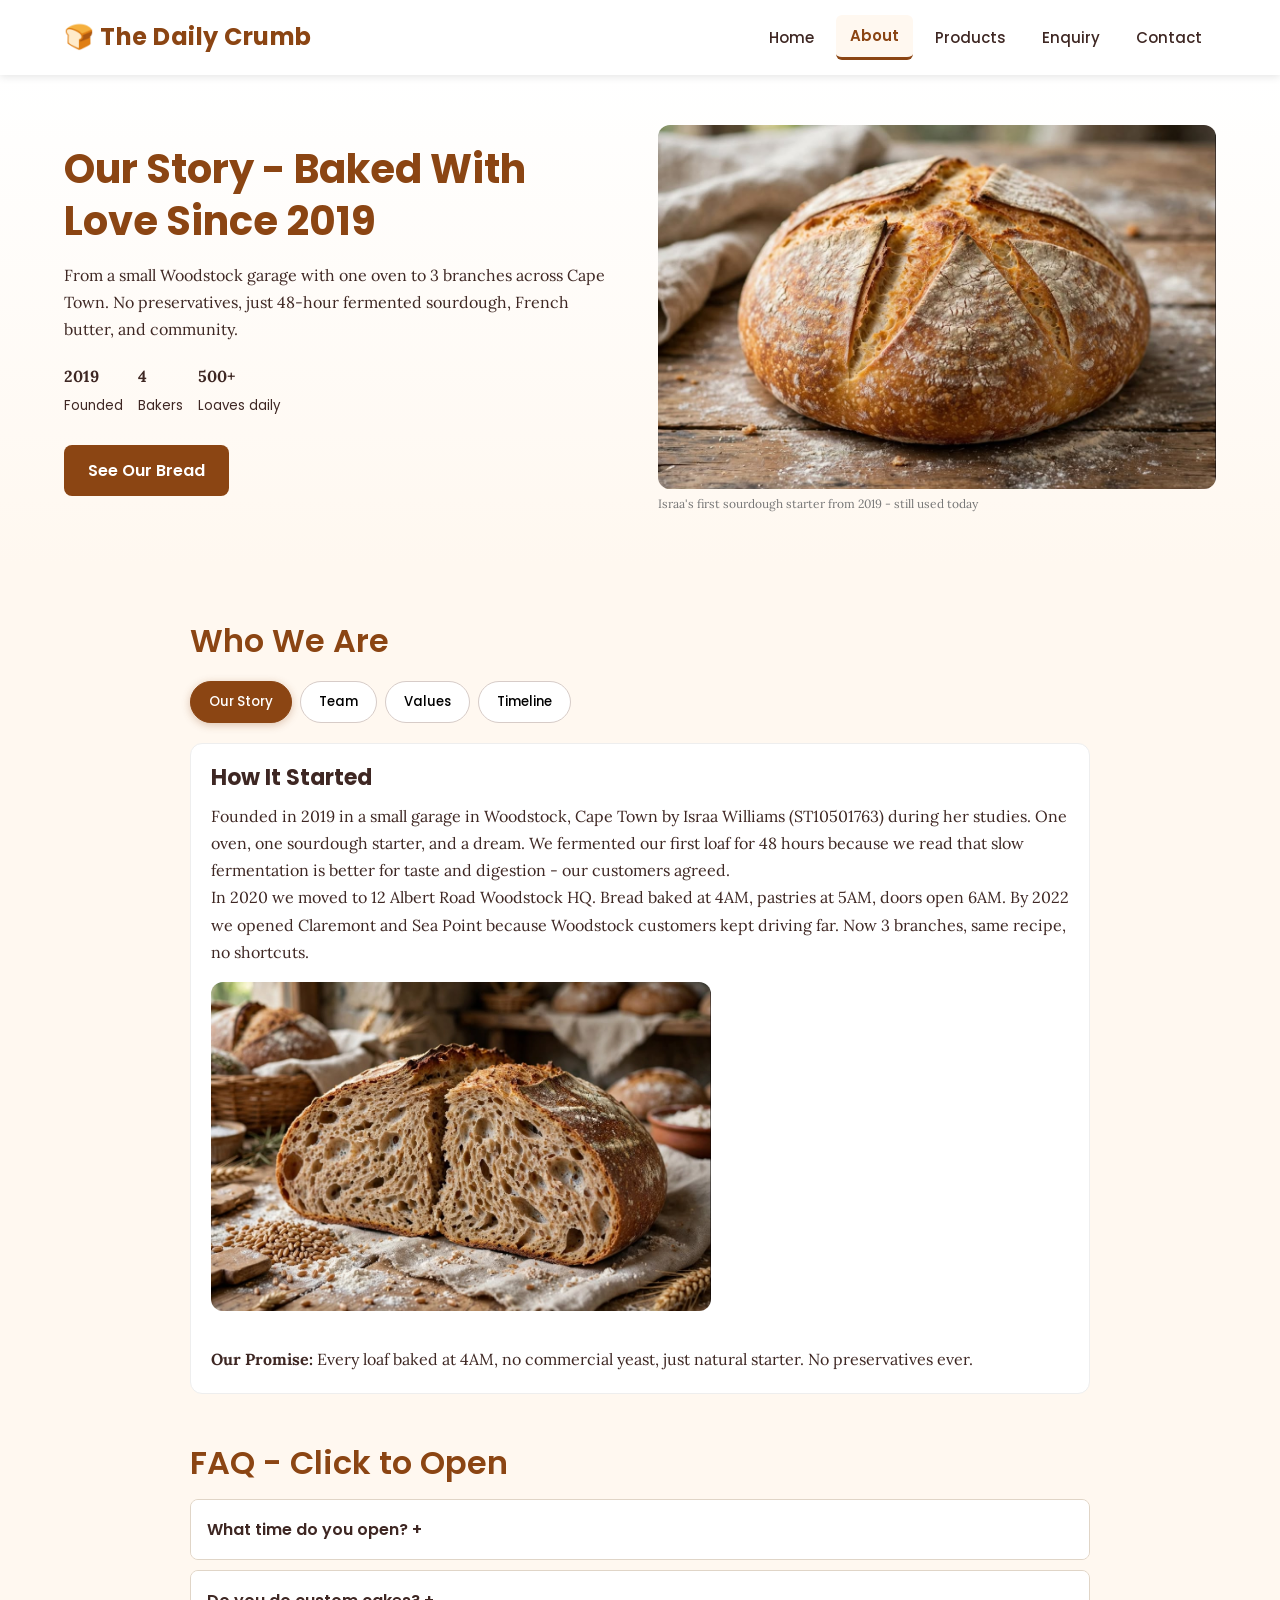
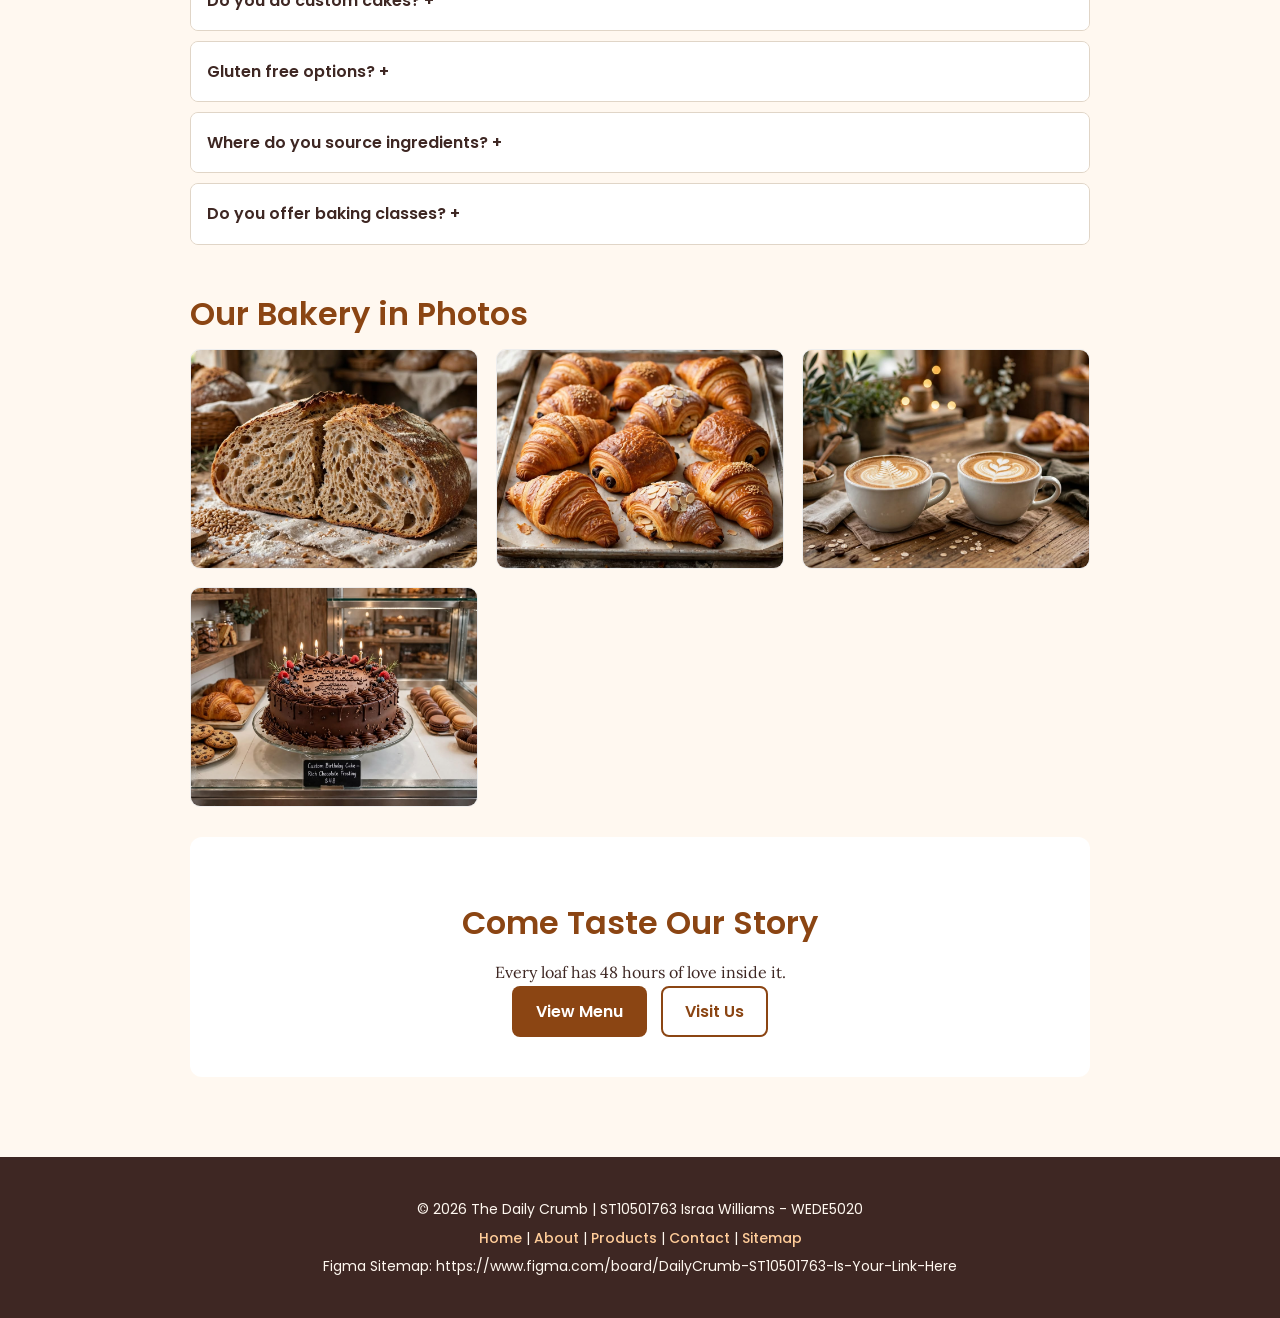
==== about.html @ 9b8d2862 "first commit" ====
<!DOCTYPE html>
<html lang="en">
<head>
<meta charset="UTF-8">
<meta name="viewport" content="width=device-width, initial-scale=1.0">
<!-- SEO - must match index.html structure -->
<title>About - The Daily Crumb Bakery Story Since 2019 Woodstock</title>
<meta name="description" content="Founded 2019 Woodstock Cape Town. Our sourdough fermented 48hrs, baked at 4AM. Meet Israa Williams ST10501763 and our team of 4 local bakers. Halaal, sustainable, community focused.">
<meta name="keywords" content="about The Daily Crumb, bakery story Woodstock, artisan bakers Cape Town, sourdough history">
<meta name="author" content="Israa Williams ST10501763">
<link rel="canonical" href="https://thedailycrumb.netlify.app/about.html">
<link href="https://fonts.googleapis.com/css2?family=Poppins:wght@400;600;700&family=Lora:wght@400;700&display=swap" rel="stylesheet">
<link rel="stylesheet" href="https://unpkg.com/leaflet@1.9.4/dist/leaflet.css">
<link rel="stylesheet" href="css/style.css">
</head>
<body>

<!-- SAME HEADER AS INDEX.HTML - so main.js works -->
<header>
    <div class="logo">🍞 The Daily Crumb</div>
    <button id="mobileToggle" class="mobile-toggle" aria-label="Toggle menu">☰</button>
    <nav id="mainNav">
        <a href="index.html">Home</a>
        <a href="about.html" class="active">About</a>
        <a href="products.html">Products</a>
        <a href="enquiry.html">Enquiry</a>
        <a href="contact.html">Contact</a>
    </nav>
</header>

<main>
    <!-- hero about -->
    <section class="hero" style="min-height:40vh;">
        <div>
            <h1>Our Story - Baked With Love Since 2019</h1>
            <p>From a small Woodstock garage with one oven to 3 branches across Cape Town. No preservatives, just 48-hour fermented sourdough, French butter, and community.</p>
            <div style="margin-top:20px; display:flex; gap:15px;">
                <div><strong>2019</strong><br><small>Founded</small></div>
                <div><strong>4</strong><br><small>Bakers</small></div>
                <div><strong>500+</strong><br><small>Loaves daily</small></div>
            </div>
            <br>
            <a href="products.html" class="btn">See Our Bread</a>
        </div>
        <div>
            <picture>
                <source srcset="images/sourdough.jpg.jpeg" type="image/jpeg">
                <img src="images/sourdough.jpg.jpeg" alt="Israa Williams head baker with sourdough boule The Daily Crumb Woodstock" class="responsive-img lightbox-img" loading="lazy" width="600" height="400" style="border-radius:12px;">
            </picture>
            <p style="font-size:12px; color:#777; margin-top:5px;">Israa's first sourdough starter from 2019 - still used today</p>
        </div>
    </section>

    <div class="container" style="max-width:900px; margin:auto;">

        <!-- TABS - same class as index.html -->
        <h2>Who We Are</h2>
        <div class="tabs">
            <button class="tab-btn active" data-tab="story">Our Story</button>
            <button class="tab-btn" data-tab="team">Team</button>
            <button class="tab-btn" data-tab="values">Values</button>
            <button class="tab-btn" data-tab="timeline">Timeline</button>
        </div>

        <div id="story" class="tab-content active">
            <h3>How It Started</h3>
            <p>Founded in 2019 in a small garage in Woodstock, Cape Town by Israa Williams (ST10501763) during her studies. One oven, one sourdough starter, and a dream. We fermented our first loaf for 48 hours because we read that slow fermentation is better for taste and digestion - our customers agreed.</p>
            <p>In 2020 we moved to 12 Albert Road Woodstock HQ. Bread baked at 4AM, pastries at 5AM, doors open 6AM. By 2022 we opened Claremont and Sea Point because Woodstock customers kept driving far. Now 3 branches, same recipe, no shortcuts.</p>
            <img src="images/bread.jpg.jpeg" alt="Sourdough boule bakery Woodstock story" style="width:100%;max-width:500px;border-radius:12px;margin-top:1rem;" class="lightbox-img" loading="lazy">
            <br><br>
            <p><strong>Our Promise:</strong> Every loaf baked at 4AM, no commercial yeast, just natural starter. No preservatives ever.</p>
        </div>

        <div id="team" class="tab-content">
            <h3>Meet The Team</h3>
            <div style="display:grid; grid-template-columns:repeat(auto-fit,minmax(250px,1fr)); gap:15px;">
                <div class="card" style="padding:15px;">
                    <img src="images/sourdough.jpg.jpeg" alt="Israa Williams head baker" style="width:100%; height:180px; object-fit:cover; border-radius:8px;" class="lightbox-img">
                    <h4>Israa Williams - Head Baker</h4>
                    <p>ST10501763 - WEDE5020. 5 years artisan baking. Specialist in 48hr sourdough. Started bakery at 20 years old.</p>
                </div>
                <div class="card" style="padding:15px;">
                    <img src="images/croissant.jpg.jpeg" alt="Team baker croissant" style="width:100%; height:180px; object-fit:cover; border-radius:8px;" class="lightbox-img">
                    <h4>Team of 4 Local Bakers</h4>
                    <p>All from Woodstock community. Trained in French pastry techniques. Bakers start shift at 3:30AM daily.</p>
                </div>
                <div class="card" style="padding:15px;">
                    <img src="images/coffee.jpg.jpeg" alt="Barista team" style="width:100%; height:180px; object-fit:cover; border-radius:8px;" class="lightbox-img">
                    <h4>Barista Crew</h4>
                    <p>3 certified baristas. Single origin Ethiopian beans. Latte art specialists. 4.8 star Google rating because of them.</p>
                </div>
            </div>
        </div>

        <div id="values" class="tab-content">
            <h3>What We Believe</h3>
            <ul style="line-height:2;">
                <li><strong>Local Flour:</strong> We source from Western Cape farms only, supporting local agriculture.</li>
                <li><strong>Sustainable Packaging:</strong> All paper bags compostable, no plastic since 2021.</li>
                <li><strong>Zero Waste:</strong> Day-old bread donated to Woodstock homeless shelter, not thrown away.</li>
                <li><strong>Halaal Certified:</strong> All breads Halaal, most pastries Halaal except almond croissant.</li>
                <li><strong>Community:</strong> We hire from Woodstock, train youth in baking for free on Sundays.</li>
                <li><strong>No Preservatives:</strong> Just flour, water, salt, starter. That's it since 2019.</li>
            </ul>
            <img src="images/hero.jpg.jpeg" alt="Values sustainable bakery" style="width:100%;max-width:500px;border-radius:12px;margin-top:1rem;" class="lightbox-img" loading="lazy">
        </div>

        <div id="timeline" class="tab-content">
            <h3>Our Journey</h3>
            <div style="border-left:3px solid #d4a373; padding-left:20px;">
                <p><strong>2019 - Garage Start:</strong> One oven in Woodstock garage, selling 10 loaves a day to neighbours.</p>
                <p><strong>2020 - Albert Road HQ:</strong> Moved to 12 Albert Rd Woodstock, first shop. 50 loaves daily.</p>
                <p><strong>2021 - Halaal Certified & No Plastic:</strong> All breads Halaal certified, switched to compostable bags.</p>
                <p><strong>2022 - 2 New Branches:</strong> Opened Claremont 45 Main Rd and Sea Point 8 Regent Rd.</p>
                <p><strong>2023 - 500 Loaves Daily:</strong> Hit 500 loaves a day milestone, team grew to 4 bakers + 3 baristas.</p>
                <p><strong>2024 - Best Bakery Award:</strong> Voted Best Artisan Bakery Cape Town - Cape Town Etc Readers Choice.</p>
                <p><strong>2026 - You Are Here:</strong> Still baking at 4AM, still 48hr fermentation, still Woodstock heart.</p>
            </div>
        </div>

        <h2 style="margin-top:3rem;">FAQ - Click to Open</h2>
        
        <div class="accordion">
            <div class="acc-header">What time do you open? +</div>
            <div class="acc-body"><p>Woodstock HQ: Mon-Sat 6AM-4PM, Sun 7AM-2PM. Claremont: Mon-Sat 6AM-3PM. Sea Point: Mon-Sun 6AM-5PM. Bread out by 6AM, pastries 6:30AM. We bake at 4AM daily.</p></div>
        </div>
        <div class="accordion">
            <div class="acc-header">Do you do custom cakes? +</div>
            <div class="acc-body"><p>Yes! From R350 Small (6 people), Medium R550 (12 people), Large R850 (20 people). Need 48hr notice. Halaal and nut-free available. Order via Enquiry page with date needed.</p></div>
        </div>
        <div class="accordion">
            <div class="acc-header">Gluten free options? +</div>
            <div class="acc-body"><p>We have gluten friendly sourdough on Fridays only, limited stock 20 loaves. Fermented 48hrs so easier to digest. Not 100% gluten free - made in same kitchen. First come first served from 6AM.</p></div>
        </div>
        <div class="accordion">
            <div class="acc-header">Where do you source ingredients? +</div>
            <div class="acc-body"><p>Flour from Western Cape farms, French butter for croissants, single origin Ethiopian beans for coffee. No preservatives, no commercial yeast. All natural starter from 2019.</p></div>
        </div>
        <div class="accordion">
            <div class="acc-header">Do you offer baking classes? +</div>
            <div class="acc-body"><p>Yes! Free youth training Sundays 9AM Woodstock HQ. Private sourdough classes R450 per person, 3 hours, you take home starter and loaf. Book via Enquiry page - select Baking Class.</p></div>
        </div>

        <!-- gallery to match index -->
        <div style="margin-top:3rem;">
            <h2>Our Bakery in Photos</h2>
            <div class="gallery-grid">
                <img src="images/bread.jpg.jpeg" alt="Fresh bread Woodstock" class="lightbox-img">
                <img src="images/croissant.jpg.jpeg" alt="Croissants" class="lightbox-img">
                <img src="images/coffee.jpg.jpeg" alt="Coffee" class="lightbox-img">
                <img src="images/cake.jpg.jpeg" alt="Cake" class="lightbox-img">
            </div>
        </div>

        <div style="text-align:center; padding:40px; background:#fff; border-radius:12px; margin-top:30px;">
            <h2>Come Taste Our Story</h2>
            <p>Every loaf has 48 hours of love inside it.</p>
            <a href="products.html" class="btn">View Menu</a>
            <a href="contact.html" class="btn-outline" style="margin-left:10px;">Visit Us</a>
        </div>
    </div>
</main>

<!-- SAME LIGHTBOX AS INDEX.HTML -->
<div id="lightbox" class="lightbox">
    <span class="close-lightbox">&times;</span>
    <img id="lightbox-img" src="" alt="Enlarged bakery image">
</div>

<footer>
    <p>&copy; 2026 The Daily Crumb | ST10501763 Israa Williams - WEDE5020</p>
    <p><a href="index.html">Home</a> | <a href="about.html">About</a> | <a href="products.html">Products</a> | <a href="contact.html">Contact</a> | <a href="sitemap.xml">Sitemap</a></p>
    <p>Figma Sitemap: https://www.figma.com/board/DailyCrumb-ST10501763-Is-Your-Link-Here</p>
</footer>

<script src="https://unpkg.com/leaflet@1.9.4/dist/leaflet.js"></script>
<script src="js/main.js"></script>
</body>
</html>
---- css/style.css ----
/* 
The Daily Crumb Bakery - FIXED & LONGER
Student: Israa Williams ST10501763
WEDE5020 Part 3 - 2026
Works hand in hand with index.html, about.html, products.html, enquiry.html, contact.html + main.js + products.js
All images .jpeg
*/

*{
 margin:0;
 padding:0;
 box-sizing:border-box;
}

:root{
 --primary:#8B4513;
 --accent:#D2691E;
 --light:#FFF8F0;
 --text:#3E2723;
 --white:#ffffff;
 --grey:#f5f5f5;
 --error:#c62828;
 --success:#2e7d32;
 --shadow:0 2px 12px rgba(0,0,0,0.08);
}

body{
 font-family:'Lora', serif;
 font-size:16px;
 line-height:1.7;
 color:var(--text);
 background-color:var(--light);
 overflow-x:hidden;
}

/* headings - Poppins per brief */
h1,h2,h3,h4{
 font-family:'Poppins', sans-serif;
 line-height:1.3;
 color:var(--text);
}

h1{
 font-size:40px;
 font-weight:700;
 color:var(--primary);
 margin-bottom:15px;
}

h2{
 font-size:32px;
 font-weight:600;
 margin-top:25px;
 margin-bottom:15px;
 color:var(--primary);
}

h3{
 font-size:22px;
 margin-bottom:10px;
}

/* header - sticky, works with mobileToggle */
header{
 display:flex;
 justify-content:space-between;
 align-items:center;
 padding:15px 5%;
 background:var(--white);
 box-shadow:0 2px 8px rgba(0,0,0,0.1);
 position:sticky;
 top:0;
 z-index:999;
}

.logo{
 font-family:'Poppins', sans-serif;
 font-weight:700;
 font-size:24px;
 color:var(--primary);
 letter-spacing:0.5px;
}

nav, #mainNav, #navMenu{
 display:flex;
 gap:8px;
 align-items:center;
}

nav a, #mainNav a, #navMenu a{
 color:var(--text);
 text-decoration:none;
 padding:8px 14px;
 font-weight:500;
 border-radius:6px;
 font-family:'Poppins', sans-serif;
 font-size:15px;
 transition:0.2s;
}

nav a:hover, #mainNav a:hover, #navMenu a:hover{
 color:var(--primary);
 background:var(--light);
}

nav a:focus, #mainNav a:focus{
 outline:2px solid var(--primary);
 outline-offset:2px;
}

nav a.active, #mainNav a.active, #navMenu a.active{
 color:var(--primary);
 border-bottom:3px solid var(--primary);
 font-weight:600;
 background:var(--light);
}

.mobile-toggle, #mobileToggle, #navToggle{
 display:none;
 font-size:28px;
 background:none;
 border:none;
 cursor:pointer;
 color:var(--primary);
 padding:5px 10px;
}

/* hero - grid, works on all pages */
.hero{
 display:grid;
 grid-template-columns:1fr 1fr;
 gap:35px;
 padding:50px 5%;
 align-items:center;
 background:linear-gradient(to bottom, #fff, var(--light));
}

.container{
 width:90%;
 max-width:1200px;
 margin:0 auto;
 padding:30px 0;
}

.services-grid{
 display:grid;
 grid-template-columns:repeat(3,1fr);
 gap:25px;
 margin:20px 0;
}

.card{
 background:var(--white);
 border:1px solid #e0d5c7;
 border-radius:12px;
 overflow:hidden;
 box-shadow:var(--shadow);
 transition:0.3s;
}

.card-body{
 padding:20px;
}

.card:hover{
 transform:translateY(-4px);
 box-shadow:0 8px 20px rgba(139,69,19,0.15);
}

.btn{
 background:var(--primary);
 color:var(--white);
 padding:12px 24px;
 border-radius:8px;
 text-decoration:none;
 font-weight:600;
 display:inline-block;
 border:none;
 cursor:pointer;
 font-family:'Poppins', sans-serif;
 transition:0.2s;
 text-align:center;
}

.btn:hover{
 background:#6d3610;
 transform:translateY(-1px);
}

.btn:focus{
 outline:3px solid var(--accent);
 outline-offset:2px;
}

.btn-outline{
 border:2px solid var(--primary);
 color:var(--primary);
 padding:10px 22px;
 border-radius:8px;
 text-decoration:none;
 font-weight:600;
 display:inline-block;
 background:transparent;
 cursor:pointer;
 font-family:'Poppins', sans-serif;
 transition:0.2s;
}

.btn-outline:hover{
 background:var(--primary);
 color:#fff;
}

.responsive-img{
 width:100%;
 height:auto;
 border-radius:12px;
 object-fit:cover;
 display:block;
}

/* forms - for enquiry.html + contact.html - with error support */
input,textarea,select{
 width:100%;
 padding:12px;
 margin-top:6px;
 margin-bottom:4px;
 border-radius:8px;
 border:1.5px solid #ccc;
 font-size:16px;
 font-family:'Lora', serif;
 transition:0.2s;
 background:#fff;
}

input:focus,textarea:focus,select:focus{
 outline:none;
 border-color:var(--primary);
 box-shadow:0 0 0 3px rgba(139,69,19,0.15);
}

.error{
 color:var(--error);
 font-size:12.5px;
 display:block;
 min-height:18px;
 margin-bottom:12px;
 font-family:'Poppins', sans-serif;
 font-weight:500;
}

small{
 font-family:'Poppins', sans-serif;
}

/* success message */
#formSuccess, #enquiryResponse, #contactStatus{
 font-family:'Poppins', sans-serif;
 line-height:1.6;
}

/* tabs - index, about */
.tabs{
 display:flex;
 gap:8px;
 margin:20px 0;
 flex-wrap:wrap;
}

.tab-btn{
 padding:10px 18px;
 border:1.5px solid #d7ccc8;
 background:#fff;
 cursor:pointer;
 border-radius:25px;
 font-family:'Poppins', sans-serif;
 font-weight:500;
 transition:0.2s;
}

.tab-btn:hover{
 background:var(--light);
 border-color:var(--primary);
}

.tab-btn.active{
 background:var(--primary);
 color:#fff;
 border-color:var(--primary);
 box-shadow:0 2px 8px rgba(139,69,19,0.3);
}

.tab-content{
 display:none;
 padding:20px;
 background:#fff;
 border-radius:12px;
 border:1px solid #eee;
 margin-top:10px;
 animation:fadeIn 0.3s;
}

.tab-content.active{
 display:block;
}

@keyframes fadeIn{
 from{opacity:0; transform:translateY(5px);}
 to{opacity:1; transform:translateY(0);}
}

/* accordion - all pages */
.accordion{
 margin:10px 0;
 border:1px solid #e0d5c7;
 border-radius:8px;
 overflow:hidden;
 background:#fff;
}

.acc-header{
 padding:16px;
 background:#fff;
 cursor:pointer;
 font-weight:600;
 font-family:'Poppins', sans-serif;
 user-select:none;
 display:flex;
 justify-content:space-between;
 align-items:center;
}

.acc-header:hover{
 background:var(--light);
}

.acc-body{
 display:none;
 padding:16px;
 background:var(--light);
 border-top:1px solid #eee;
 animation:fadeIn 0.2s;
}

/* modal - index special offer */
.modal{
 display:none;
 position:fixed;
 z-index:1000;
 left:0;
 top:0;
 width:100%;
 height:100%;
 background:rgba(0,0,0,0.6);
 backdrop-filter:blur(2px);
}

.modal-content{
 background:#fff;
 margin:10% auto;
 padding:30px;
 width:90%;
 max-width:520px;
 border-radius:16px;
 position:relative;
 box-shadow:0 20px 40px rgba(0,0,0,0.2);
}

.close{
 position:absolute;
 top:12px;
 right:18px;
 font-size:32px;
 cursor:pointer;
 color:#777;
 line-height:1;
}

.close:hover{
 color:#000;
}

/* gallery - index, about, products - all .jpeg */
.gallery-grid{
 display:grid;
 grid-template-columns:repeat(3,1fr);
 gap:18px;
 margin-top:15px;
}

.gallery-grid img{
 cursor:pointer;
 border-radius:10px;
 width:100%;
 height:220px;
 object-fit:cover;
 transition:0.3s;
 border:1px solid #eee;
}

.gallery-grid img:hover{
 transform:scale(1.03);
 box-shadow:0 8px 20px rgba(0,0,0,0.15);
}

.lightbox{
 display:none;
 position:fixed;
 z-index:2000;
 left:0;
 top:0;
 width:100%;
 height:100%;
 background:rgba(0,0,0,0.92);
 justify-content:center;
 align-items:center;
 padding:20px;
}

.lightbox img{
 max-width:90%;
 max-height:85%;
 border-radius:12px;
 box-shadow:0 0 30px rgba(0,0,0,0.5);
}

.close-lightbox{
 position:absolute;
 top:20px;
 right:35px;
 color:#fff;
 font-size:45px;
 cursor:pointer;
 z-index:2001;
}

.close-lightbox:hover{
 color:#ffcc99;
}

#map{
 height:420px;
 border-radius:12px;
 margin-bottom:25px;
 border:1.5px solid #ddd;
 z-index:1;
}

/* filter bar - products.html */
.filter-bar{
 display:flex;
 gap:12px;
 margin:25px 0;
 flex-wrap:wrap;
 background:#fff;
 padding:15px;
 border-radius:12px;
 box-shadow:var(--shadow);
}

.filter-bar input,.filter-bar select{
 width:auto;
 flex:1;
 min-width:170px;
 margin:0;
}

/* footer */
footer{
 background:#3E2723;
 color:#FFF8F0;
 text-align:center;
 padding:35px 5%;
 margin-top:50px;
 font-family:'Poppins', sans-serif;
}

footer p{
 margin:6px 0;
 font-size:14px;
 line-height:1.6;
}

footer a{
 color:#ffcc99;
 text-decoration:none;
 font-weight:500;
}

footer a:hover{
 text-decoration:underline;
 color:#fff;
}

/* picture fallback - ensures .jpeg loads */
picture{
 display:block;
}
picture img{
 width:100%;
}

/* mobile - must match main.js show class */
@media(max-width:768px){
 .hero{
  grid-template-columns:1fr;
  padding:30px 5%;
  gap:20px;
 }
 .services-grid{
  grid-template-columns:repeat(2,1fr);
  gap:18px;
 }
 .gallery-grid{
  grid-template-columns:repeat(2,1fr);
 }
 h1{
  font-size:30px;
 }
 h2{
  font-size:26px;
 }
 .mobile-toggle, #mobileToggle, #navToggle{
  display:block;
 }
 nav, #mainNav, #navMenu{
  display:none;
  flex-direction:column;
  position:absolute;
  top:68px;
  left:0;
  width:100%;
  background:#fff;
  padding:20px 5%;
  box-shadow:0 8px 20px rgba(0,0,0,0.12);
  z-index:998;
  align-items:flex-start;
 }
 nav.show, #mainNav.show, #navMenu.show{
  display:flex;
 }
 nav a, #mainNav a, #navMenu a{
  width:100%;
  padding:12px 10px;
  border-bottom:1px solid #f0e0d0;
 }
 .filter-bar{
  padding:12px;
 }
 #map{
  height:350px;
 }
}

@media(max-width:480px){
 .services-grid{
  grid-template-columns:1fr;
 }
 .gallery-grid{
  grid-template-columns:1fr;
 }
 .gallery-grid img{
  height:200px;
 }
 h1{
  font-size:26px;
 }
 h2{
  font-size:22px;
 }
 .container{
  width:95%;
  padding:20px 0;
 }
 .filter-bar{
  flex-direction:column;
 }
 .filter-bar input,.filter-bar select{
  width:100%;
  min-width:100%;
 }
 .modal-content{
  margin:20% auto;
  width:95%;
  padding:20px;
 }
 .hero{
  padding:20px 5%;
 }
}

/* accessibility - focus visible */
*:focus-visible{
 outline:2px solid var(--primary);
 outline-offset:2px;
}

/* print hide */
@media print{
 header, footer, .mobile-toggle, #map, .lightbox, .modal{
  display:none;
 }
}
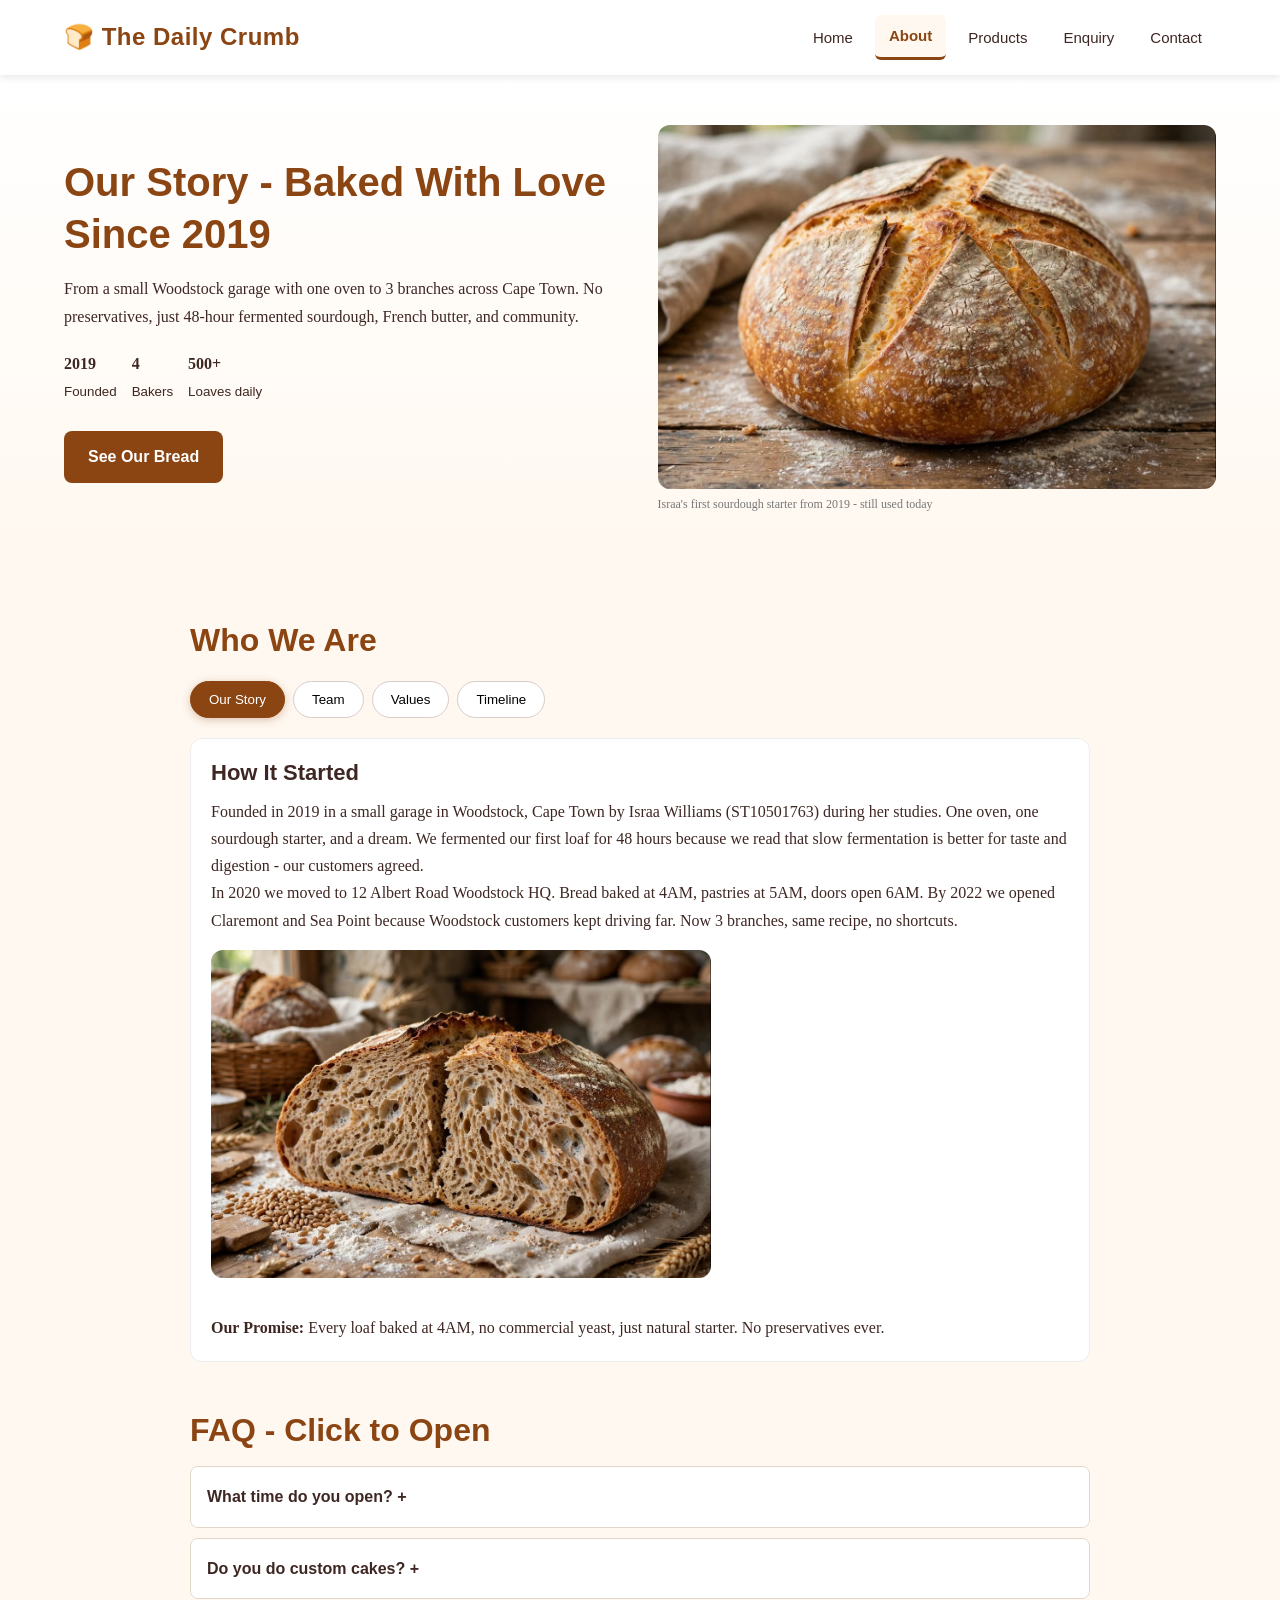
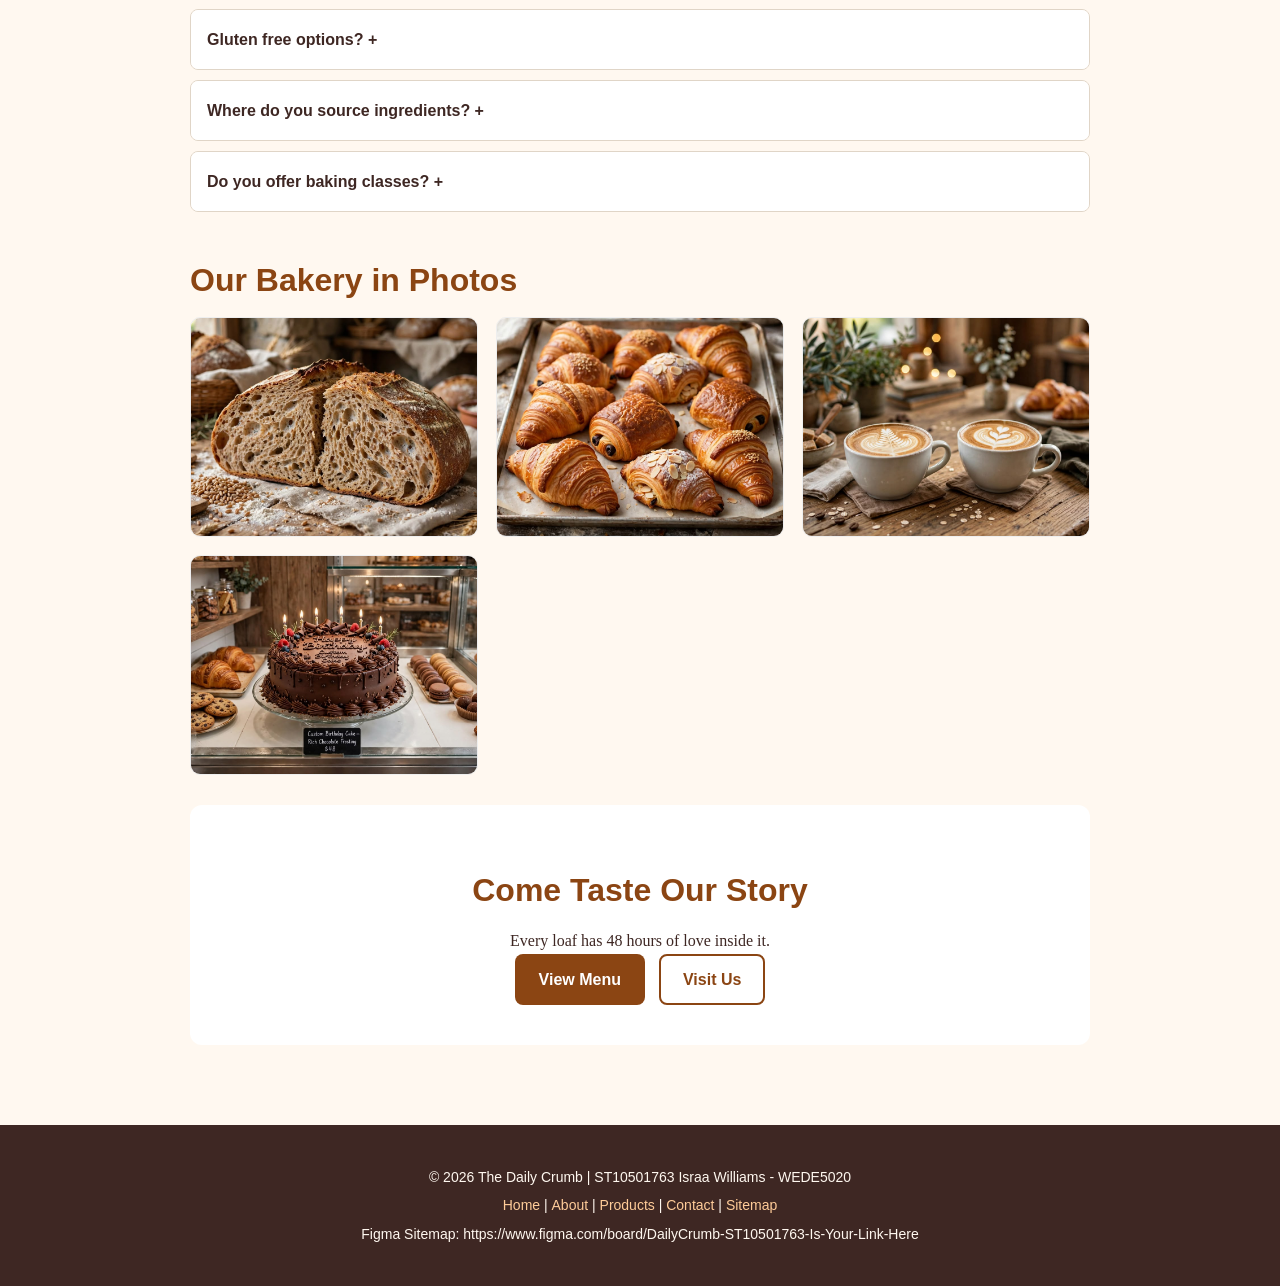
==== commit f35c4144: "Fix Poppins font stylesheet URL in about.html Corrected the URL for the Poppins font stylesheet." ====
--- a/about.html
+++ b/about.html
@@ -9,7 +9,7 @@
 <meta name="keywords" content="about The Daily Crumb, bakery story Woodstock, artisan bakers Cape Town, sourdough history">
 <meta name="author" content="Israa Williams ST10501763">
 <link rel="canonical" href="https://thedailycrumb.netlify.app/about.html">
-<link href="https://fonts.googleapis.com/css2?family=Poppins:wght@400;600;700&family=Lora:wght@400;700&display=swap" rel="stylesheet">
+<link href="https://fonts.google apis.com/css2?family=Poppins:wght@400;600;700&family=Lora:wght@400;700&display=swap" rel="stylesheet">
 <link rel="stylesheet" href="https://unpkg.com/leaflet@1.9.4/dist/leaflet.css">
 <link rel="stylesheet" href="css/style.css">
 </head>
@@ -176,4 +176,4 @@
 <script src="https://unpkg.com/leaflet@1.9.4/dist/leaflet.js"></script>
 <script src="js/main.js"></script>
 </body>
-</html>+</html>
--- a/css/style.css
+++ b/css/style.css
@@ -600,4 +600,4 @@
  header, footer, .mobile-toggle, #map, .lightbox, .modal{
   display:none;
  }
-}+}
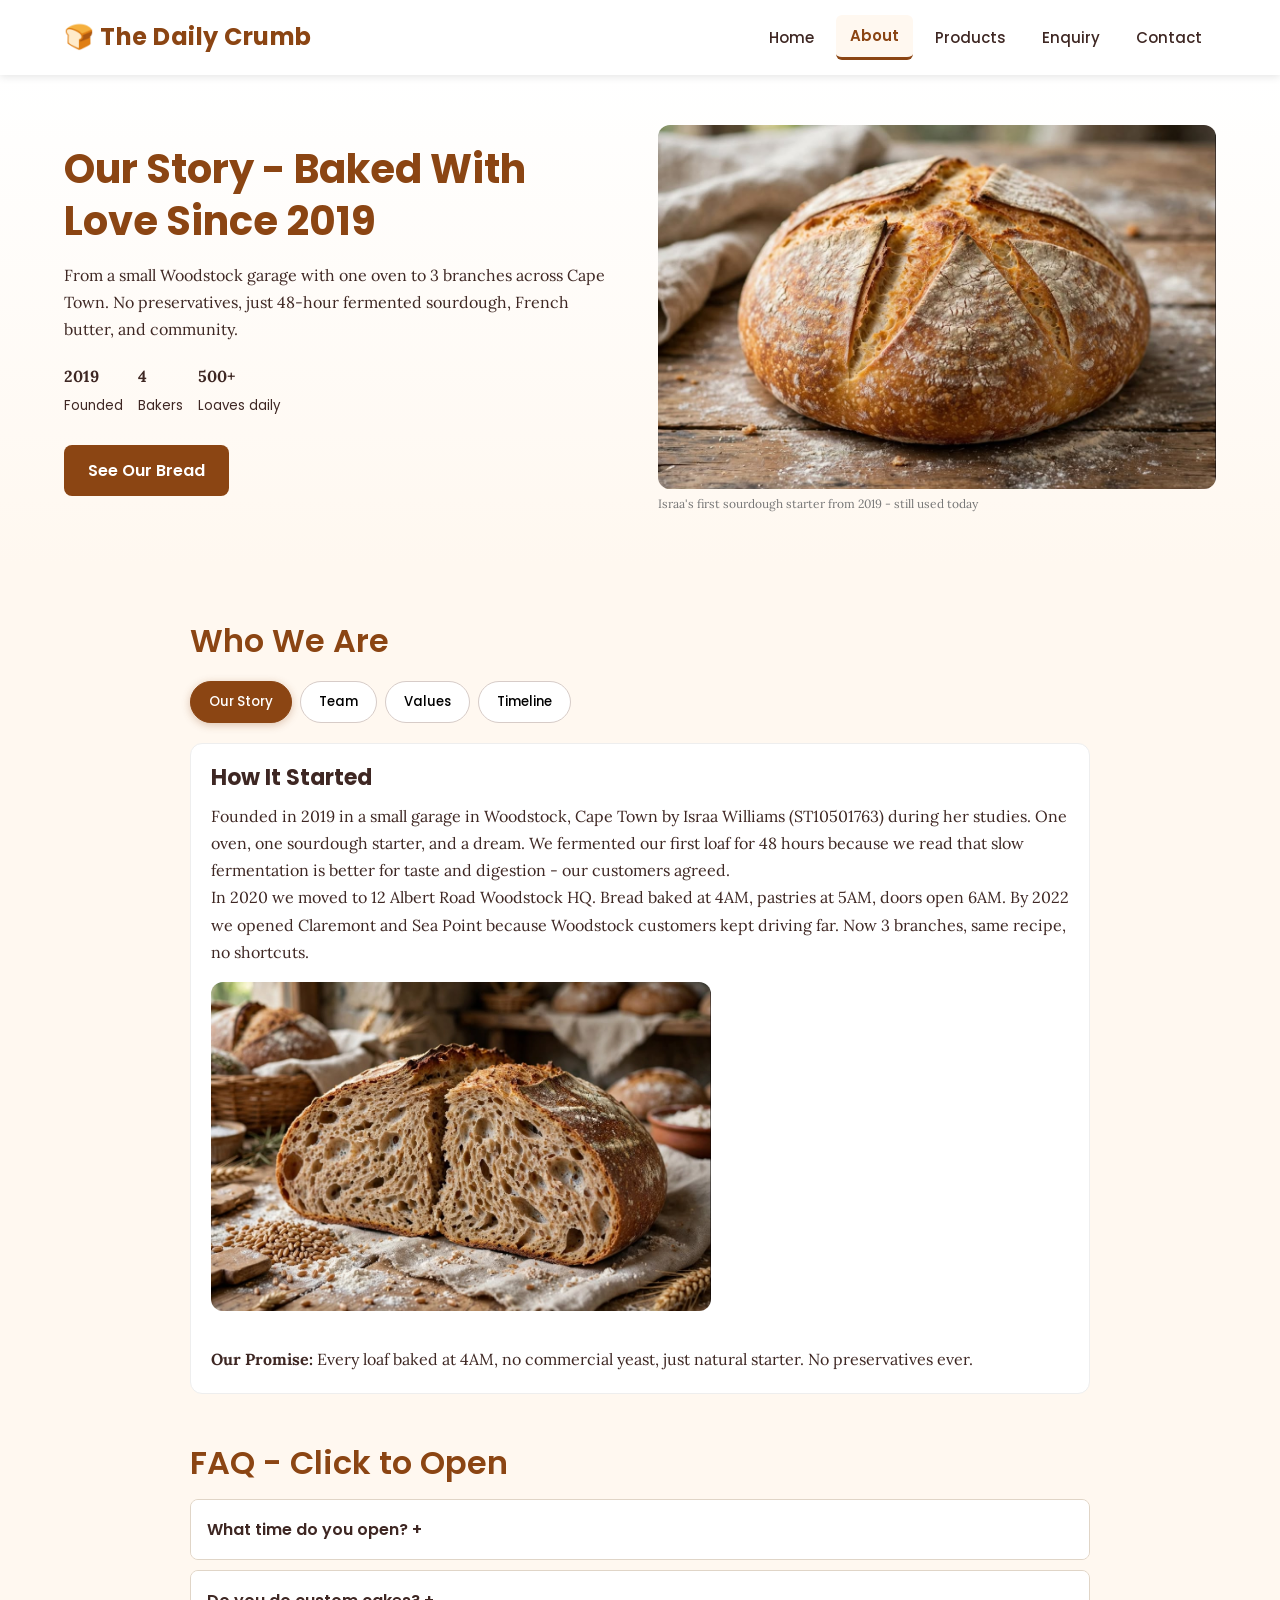
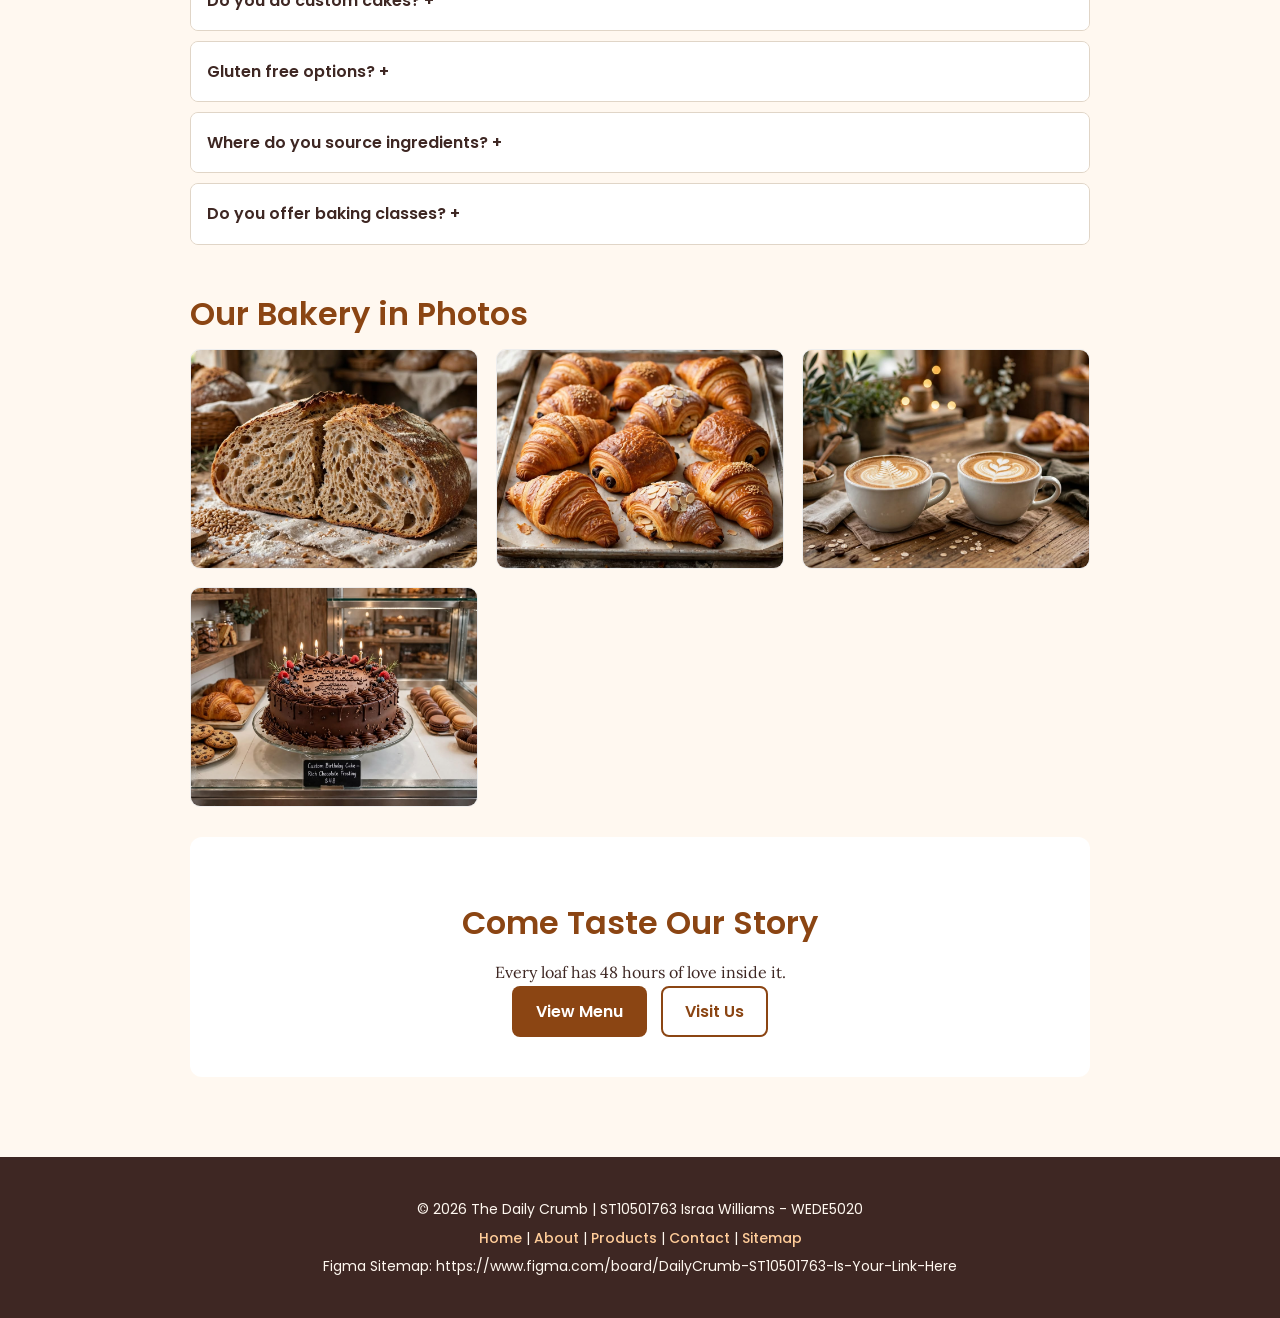
==== commit 487bcf79: "Fix link to Google Fonts in about.html" ====
--- a/about.html
+++ b/about.html
@@ -9,7 +9,7 @@
 <meta name="keywords" content="about The Daily Crumb, bakery story Woodstock, artisan bakers Cape Town, sourdough history">
 <meta name="author" content="Israa Williams ST10501763">
 <link rel="canonical" href="https://thedailycrumb.netlify.app/about.html">
-<link href="https://fonts.google apis.com/css2?family=Poppins:wght@400;600;700&family=Lora:wght@400;700&display=swap" rel="stylesheet">
+<link href="https://fonts.googleapis.com/css2?family=Poppins:wght@400;600;700&family=Lora:wght@400;700&display=swap" rel="stylesheet">
 <link rel="stylesheet" href="https://unpkg.com/leaflet@1.9.4/dist/leaflet.css">
 <link rel="stylesheet" href="css/style.css">
 </head>
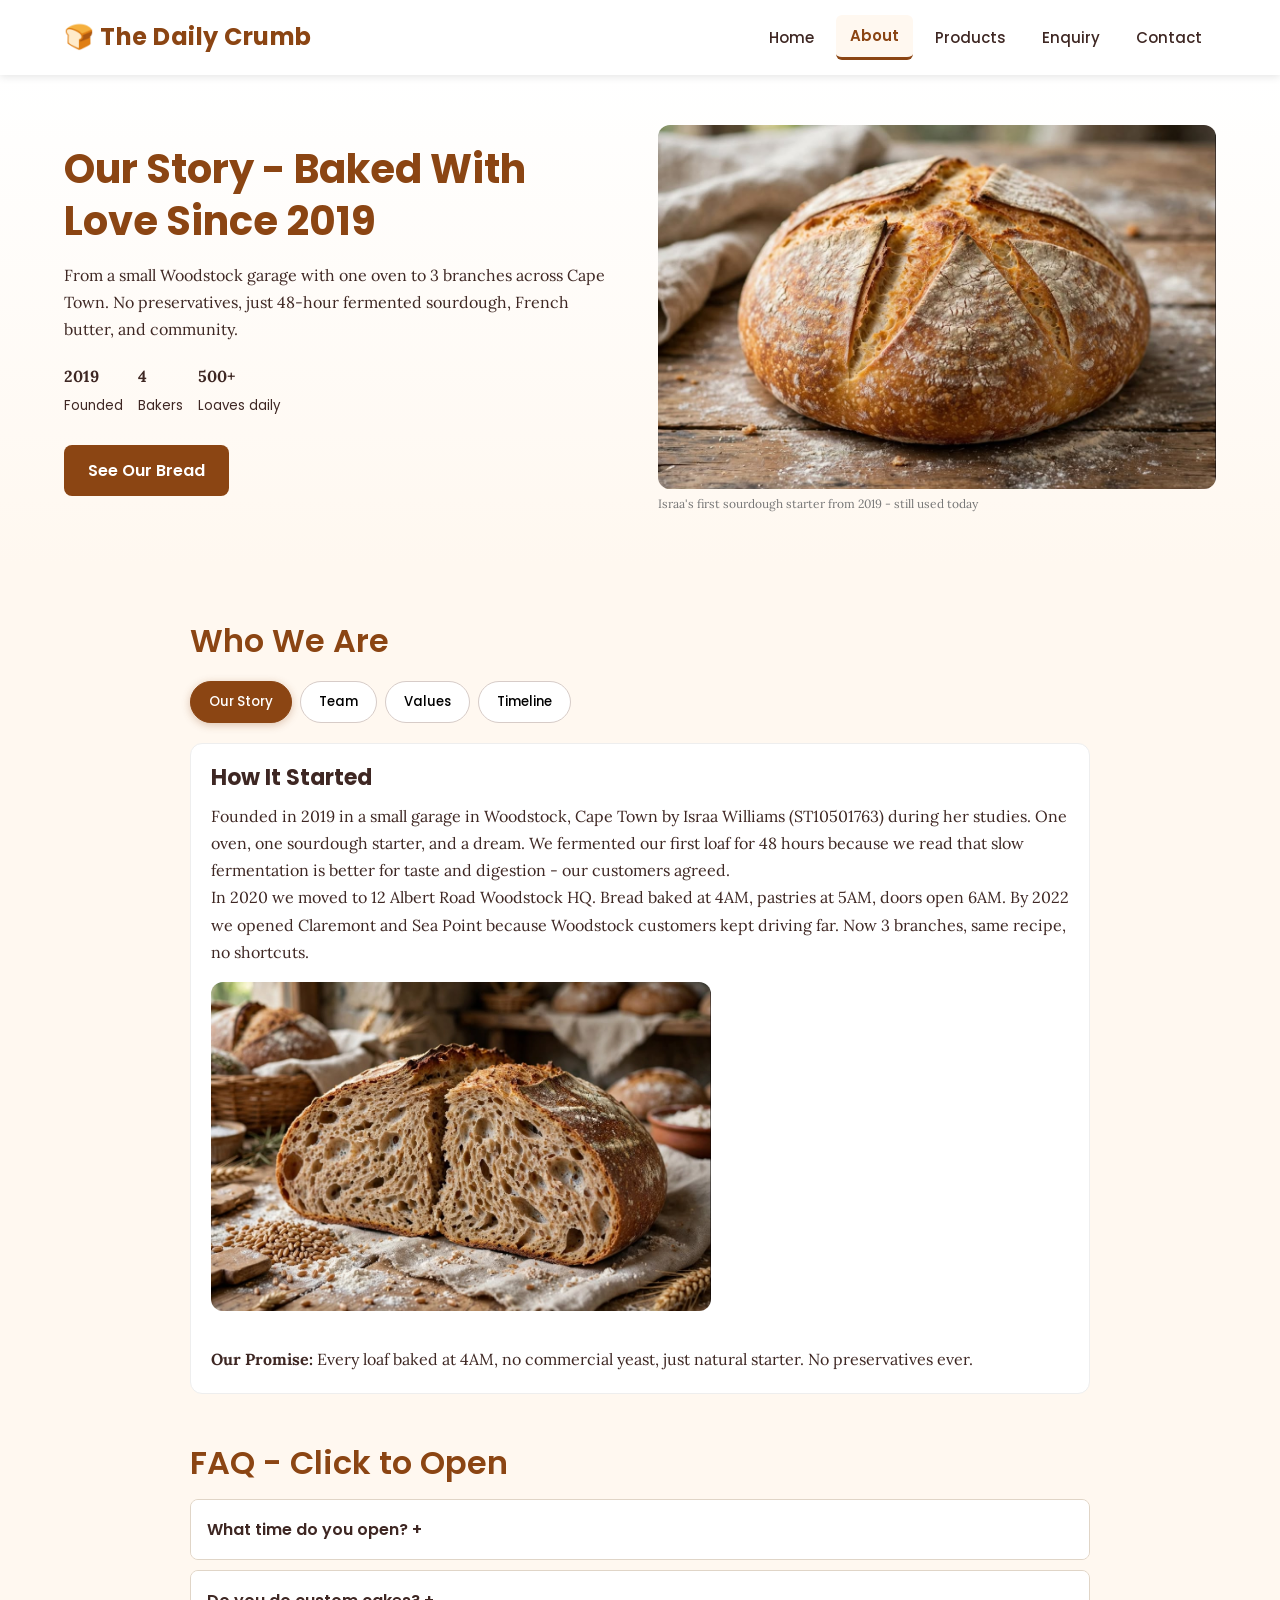
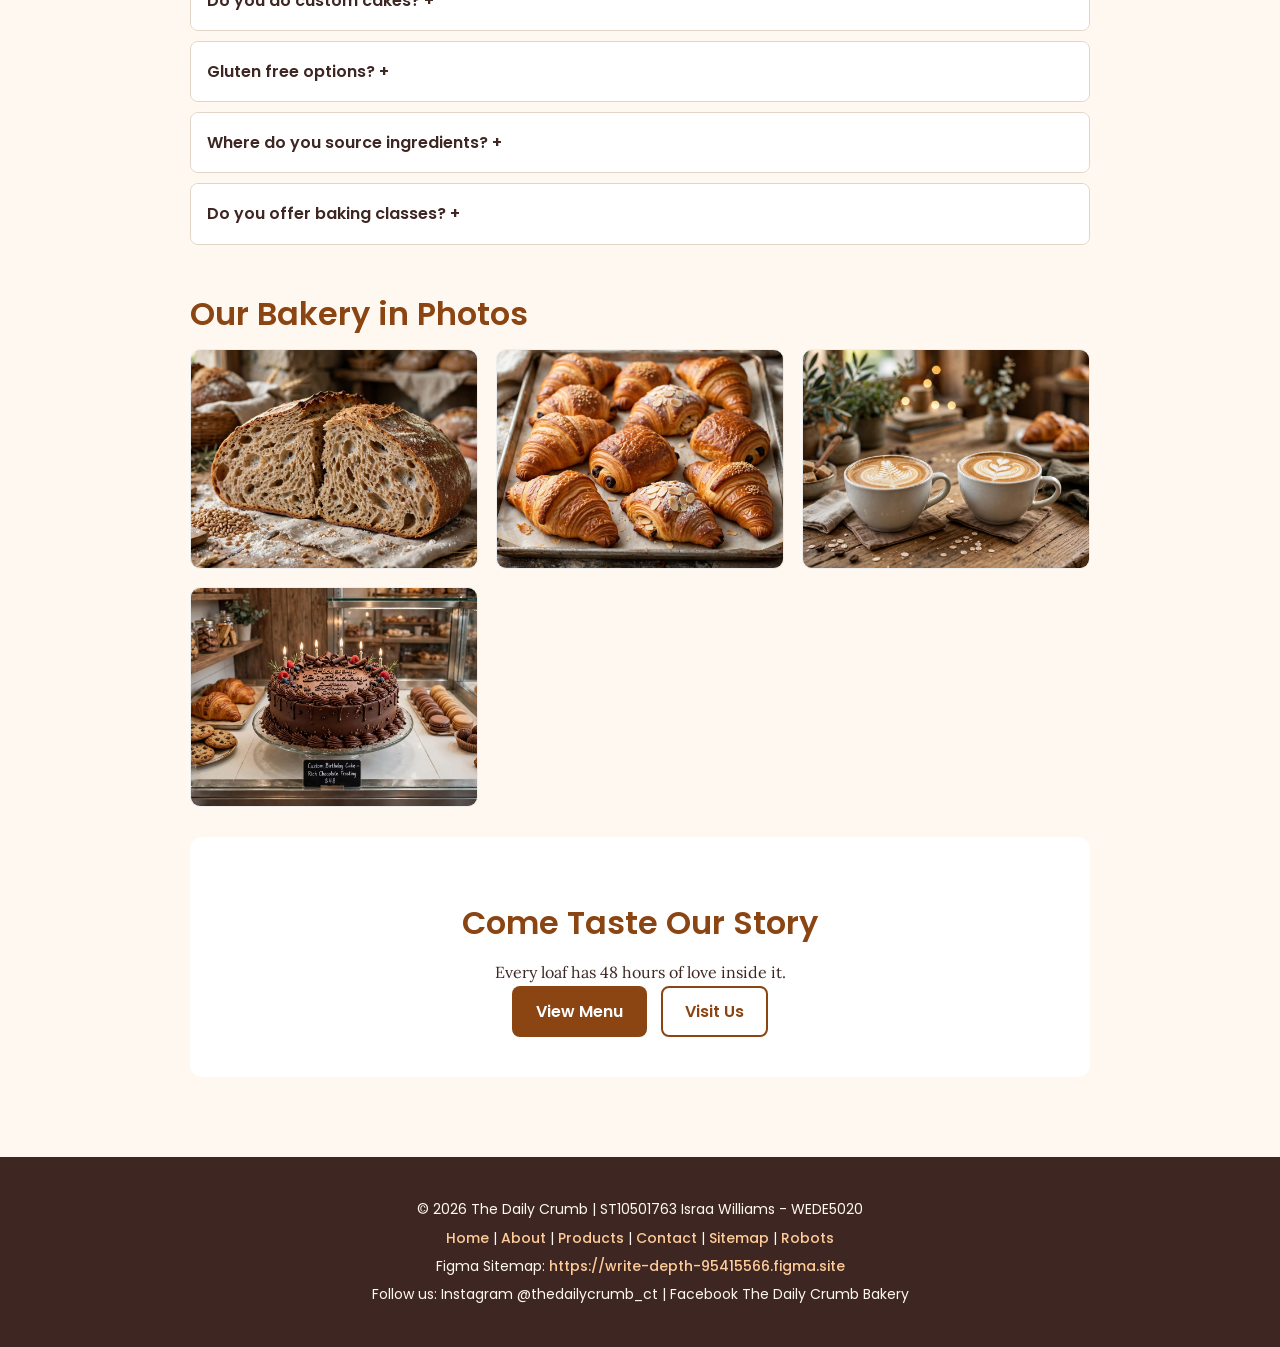
==== commit 99d9bbbc: "Revise footer content in about.html Updated footer with additional links and social media informatio" ====
--- a/about.html
+++ b/about.html
@@ -167,11 +167,13 @@
     <img id="lightbox-img" src="" alt="Enlarged bakery image">
 </div>
 
-<footer>
-    <p>&copy; 2026 The Daily Crumb | ST10501763 Israa Williams - WEDE5020</p>
-    <p><a href="index.html">Home</a> | <a href="about.html">About</a> | <a href="products.html">Products</a> | <a href="contact.html">Contact</a> | <a href="sitemap.xml">Sitemap</a></p>
-    <p>Figma Sitemap: https://www.figma.com/board/DailyCrumb-ST10501763-Is-Your-Link-Here</p>
-</footer>
+    <footer>
+        <p>&copy; 2026 The Daily Crumb | ST10501763 Israa Williams - WEDE5020</p>
+        <p><a href="index.html">Home</a> | <a href="about.html">About</a> | <a href="products.html">Products</a> | <a href="contact.html">Contact</a> | <a href="sitemap.xml">Sitemap</a> | <a href="robots.txt">Robots</a></p>
+        <p>Figma Sitemap: <a href="https://write-depth-95415566.figma.site" target="_blank">https://write-depth-95415566.figma.site</a></p>
+        <p>Follow us: Instagram @thedailycrumb_ct | Facebook The Daily Crumb Bakery</p>
+    </footer>
+
 
 <script src="https://unpkg.com/leaflet@1.9.4/dist/leaflet.js"></script>
 <script src="js/main.js"></script>
